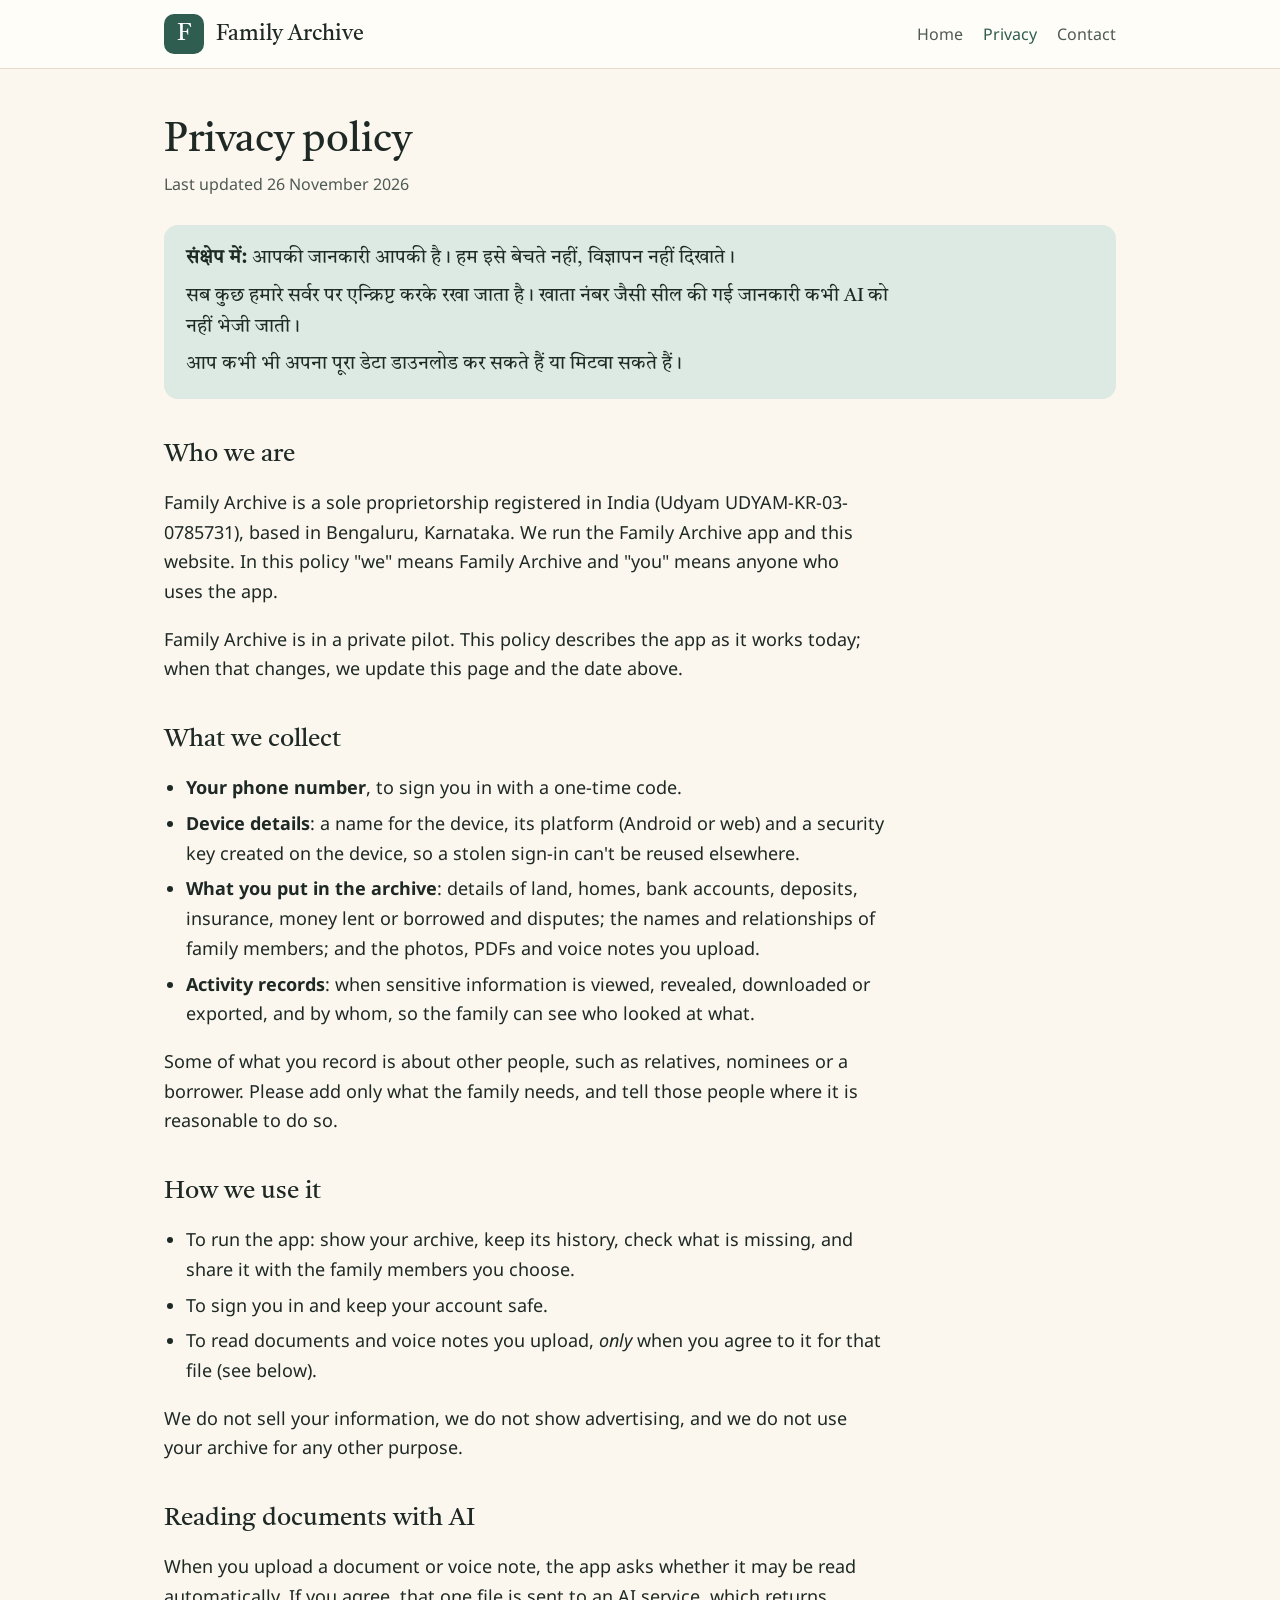
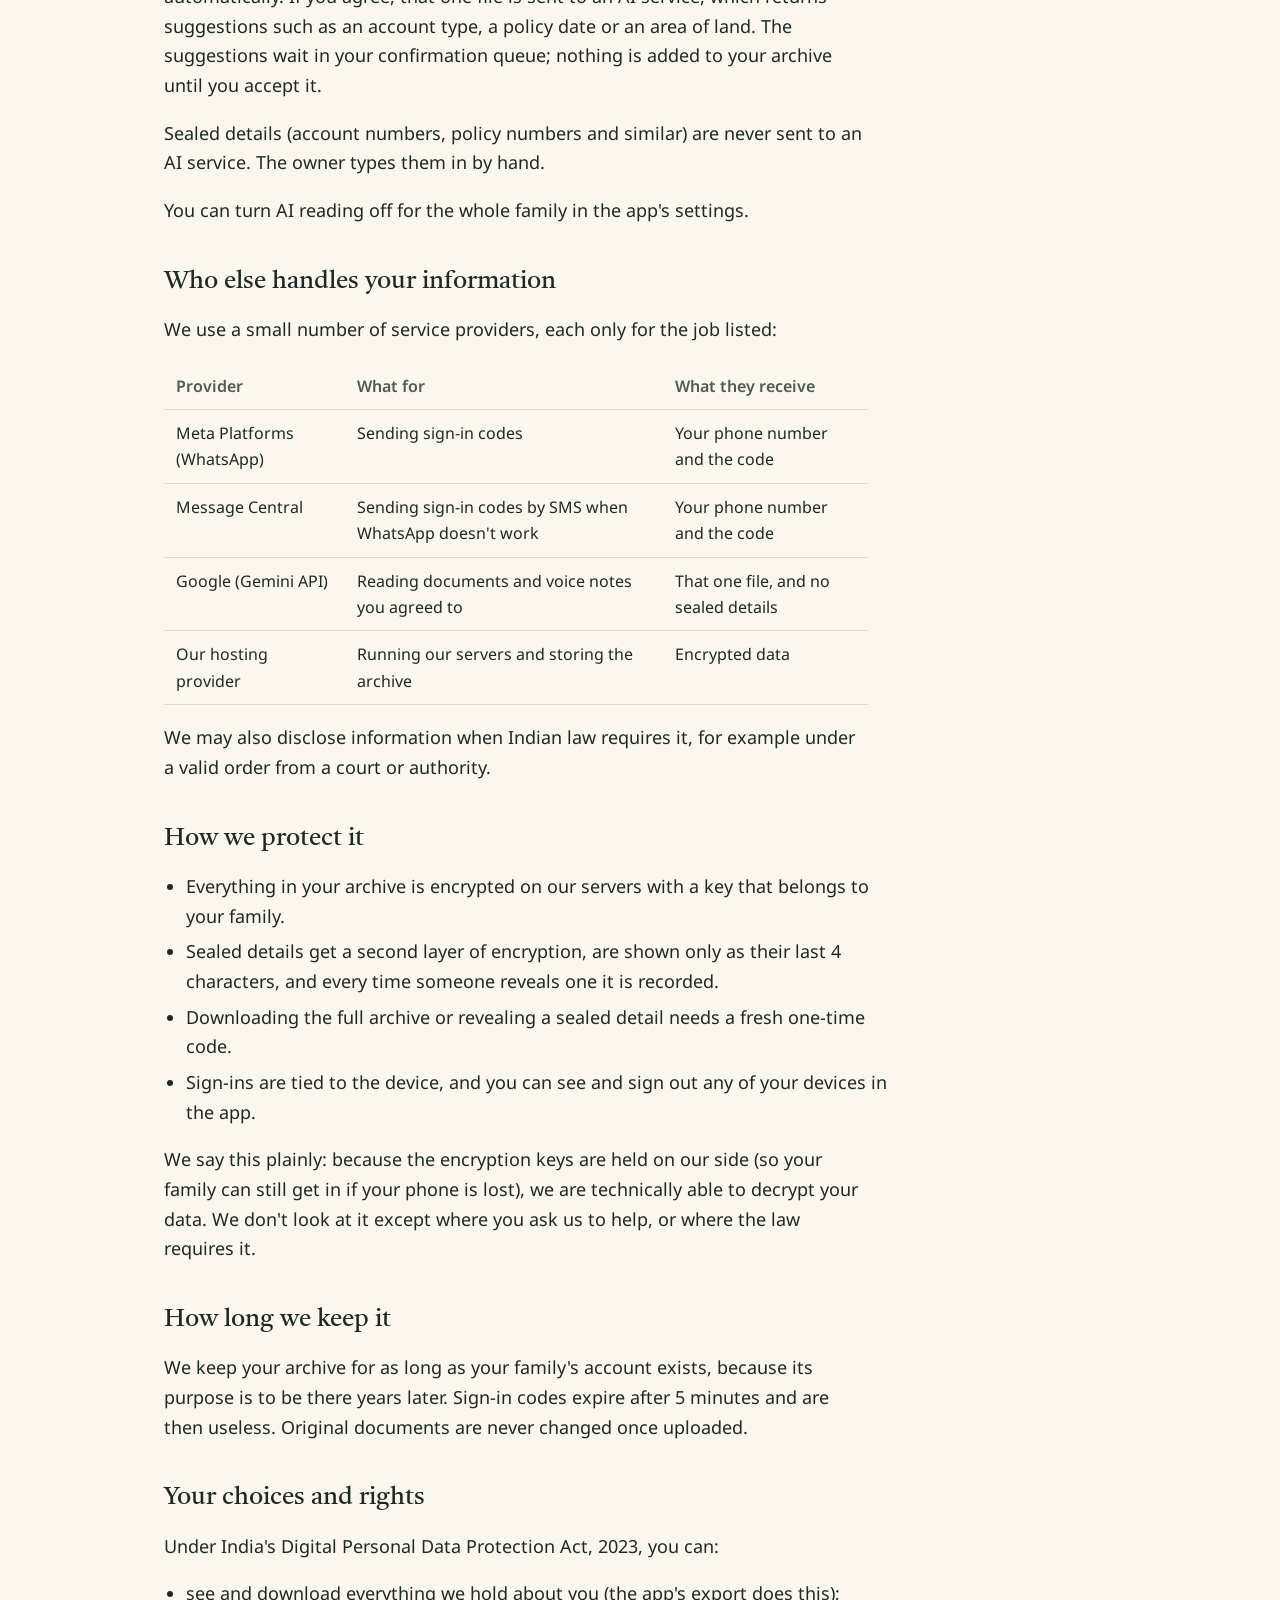
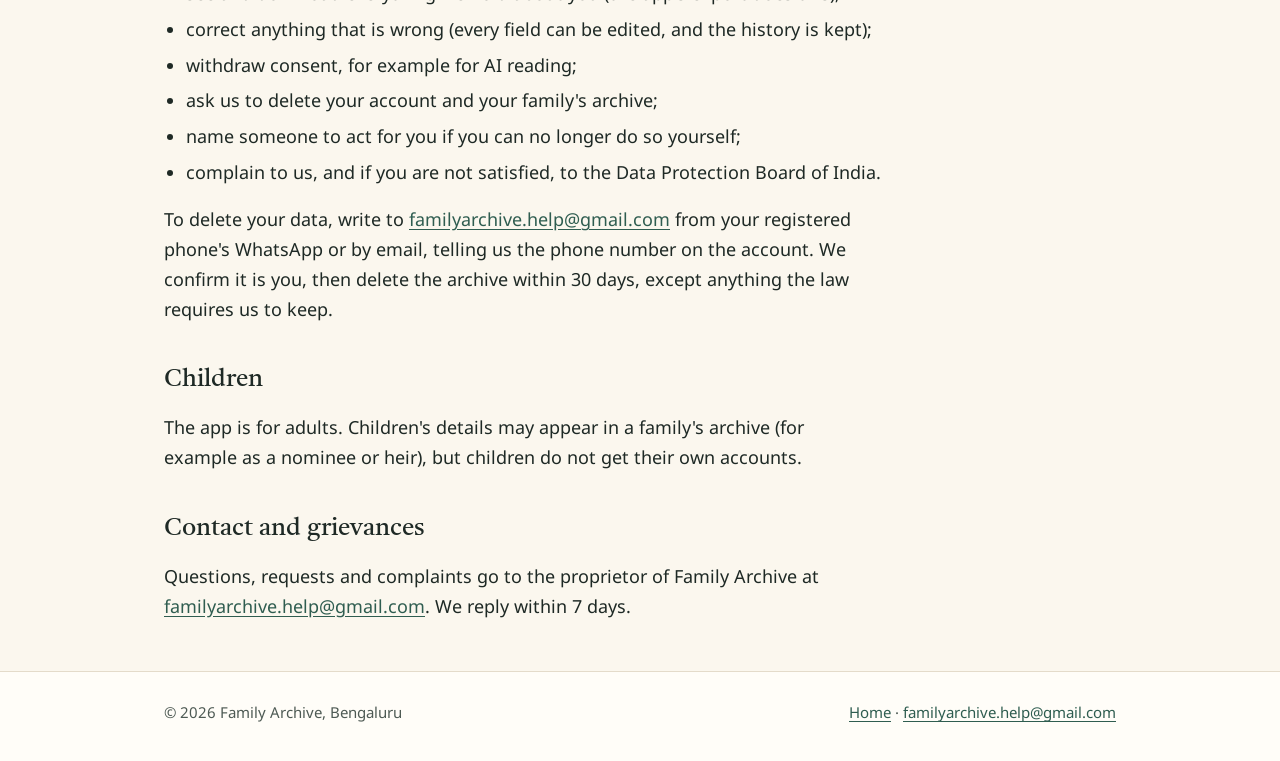
==== privacy.html @ 435e007c "Family Archive website: home page and privacy policy Co-Authored-By: Claude Opus 5.5 <noreply@anthro" ====
<!doctype html>
<html lang="en">
<head>
  <meta charset="utf-8">
  <meta name="viewport" content="width=device-width, initial-scale=1">
  <title>Privacy Policy · Family Archive</title>
  <meta name="description" content="How Family Archive collects, uses, protects and deletes your information.">
  <link rel="preconnect" href="https://fonts.googleapis.com">
  <link rel="preconnect" href="https://fonts.gstatic.com" crossorigin>
  <link rel="stylesheet" href="https://fonts.googleapis.com/css2?family=Noto+Sans:wght@400;600&family=Noto+Sans+Devanagari:wght@400;600&family=Tiro+Devanagari+Hindi&display=swap">
  <link rel="stylesheet" href="styles.css">
  <link rel="icon" href="data:image/svg+xml,%3Csvg xmlns='http://www.w3.org/2000/svg' viewBox='0 0 64 64'%3E%3Crect width='64' height='64' rx='14' fill='%232f5d50'/%3E%3Ctext x='32' y='45' font-family='Georgia,serif' font-size='38' fill='white' text-anchor='middle'%3EF%3C/text%3E%3C/svg%3E">
</head>
<body>
  <header class="top">
    <div class="wrap">
      <a class="brand" href="./"><span class="brand-mark" aria-hidden="true">F</span>Family Archive</a>
      <nav aria-label="Main">
        <a href="./">Home</a>
        <a href="privacy.html" aria-current="page">Privacy</a>
        <a href="./#contact">Contact</a>
      </nav>
    </div>
  </header>

  <main class="wrap policy">
    <h1>Privacy policy</h1>
    <p class="meta">Last updated 26 November 2026</p>

    <div class="summary-hi" lang="hi">
      <p><strong>संक्षेप में:</strong> आपकी जानकारी आपकी है। हम इसे बेचते नहीं, विज्ञापन नहीं दिखाते।</p>
      <p>सब कुछ हमारे सर्वर पर एन्क्रिप्ट करके रखा जाता है। खाता नंबर जैसी सील की गई जानकारी कभी AI को नहीं भेजी जाती।</p>
      <p>आप कभी भी अपना पूरा डेटा डाउनलोड कर सकते हैं या मिटवा सकते हैं।</p>
    </div>

    <h2>Who we are</h2>
    <p>Family Archive is a sole proprietorship registered in India (Udyam UDYAM-KR-03-0785731), based in Bengaluru,
      Karnataka. We run the Family Archive app and this website. In this policy "we" means Family Archive and "you" means
      anyone who uses the app.</p>
    <p>Family Archive is in a private pilot. This policy describes the app as it works today; when that changes, we update
      this page and the date above.</p>

    <h2>What we collect</h2>
    <ul>
      <li><strong>Your phone number</strong>, to sign you in with a one-time code.</li>
      <li><strong>Device details</strong>: a name for the device, its platform (Android or web) and a security key created
        on the device, so a stolen sign-in can't be reused elsewhere.</li>
      <li><strong>What you put in the archive</strong>: details of land, homes, bank accounts, deposits, insurance, money
        lent or borrowed and disputes; the names and relationships of family members; and the photos, PDFs and voice notes
        you upload.</li>
      <li><strong>Activity records</strong>: when sensitive information is viewed, revealed, downloaded or exported, and by
        whom, so the family can see who looked at what.</li>
    </ul>
    <p>Some of what you record is about other people, such as relatives, nominees or a borrower. Please add only what the
      family needs, and tell those people where it is reasonable to do so.</p>

    <h2>How we use it</h2>
    <ul>
      <li>To run the app: show your archive, keep its history, check what is missing, and share it with the family members
        you choose.</li>
      <li>To sign you in and keep your account safe.</li>
      <li>To read documents and voice notes you upload, <em>only</em> when you agree to it for that file (see below).</li>
    </ul>
    <p>We do not sell your information, we do not show advertising, and we do not use your archive for any other purpose.</p>

    <h2>Reading documents with AI</h2>
    <p>When you upload a document or voice note, the app asks whether it may be read automatically. If you agree, that one
      file is sent to an AI service, which returns suggestions such as an account type, a policy date or an area of land.
      The suggestions wait in your confirmation queue; nothing is added to your archive until you accept it.</p>
    <p>Sealed details (account numbers, policy numbers and similar) are never sent to an AI service. The owner types them in
      by hand.</p>
    <p>You can turn AI reading off for the whole family in the app's settings.</p>

    <h2>Who else handles your information</h2>
    <p>We use a small number of service providers, each only for the job listed:</p>
    <table>
      <thead><tr><th>Provider</th><th>What for</th><th>What they receive</th></tr></thead>
      <tbody>
        <tr><td>Meta Platforms (WhatsApp)</td><td>Sending sign-in codes</td><td>Your phone number and the code</td></tr>
        <tr><td>Message Central</td><td>Sending sign-in codes by SMS when WhatsApp doesn't work</td><td>Your phone number and the code</td></tr>
        <tr><td>Google (Gemini API)</td><td>Reading documents and voice notes you agreed to</td><td>That one file, and no sealed details</td></tr>
        <tr><td>Our hosting provider</td><td>Running our servers and storing the archive</td><td>Encrypted data</td></tr>
      </tbody>
    </table>
    <p>We may also disclose information when Indian law requires it, for example under a valid order from a court or
      authority.</p>

    <h2>How we protect it</h2>
    <ul>
      <li>Everything in your archive is encrypted on our servers with a key that belongs to your family.</li>
      <li>Sealed details get a second layer of encryption, are shown only as their last 4 characters, and every time
        someone reveals one it is recorded.</li>
      <li>Downloading the full archive or revealing a sealed detail needs a fresh one-time code.</li>
      <li>Sign-ins are tied to the device, and you can see and sign out any of your devices in the app.</li>
    </ul>
    <p>We say this plainly: because the encryption keys are held on our side (so your family can still get in if your phone
      is lost), we are technically able to decrypt your data. We don't look at it except where you ask us to help, or where
      the law requires it.</p>

    <h2>How long we keep it</h2>
    <p>We keep your archive for as long as your family's account exists, because its purpose is to be there years later.
      Sign-in codes expire after 5 minutes and are then useless. Original documents are never changed once uploaded.</p>

    <h2>Your choices and rights</h2>
    <p>Under India's Digital Personal Data Protection Act, 2023, you can:</p>
    <ul>
      <li>see and download everything we hold about you (the app's export does this);</li>
      <li>correct anything that is wrong (every field can be edited, and the history is kept);</li>
      <li>withdraw consent, for example for AI reading;</li>
      <li>ask us to delete your account and your family's archive;</li>
      <li>name someone to act for you if you can no longer do so yourself;</li>
      <li>complain to us, and if you are not satisfied, to the Data Protection Board of India.</li>
    </ul>
    <p>To delete your data, write to <a href="mailto:familyarchive.help@gmail.com">familyarchive.help@gmail.com</a> from your registered phone's
      WhatsApp or by email, telling us the phone number on the account. We confirm it is you, then delete the archive within
      30 days, except anything the law requires us to keep.</p>

    <h2>Children</h2>
    <p>The app is for adults. Children's details may appear in a family's archive (for example as a nominee or heir), but
      children do not get their own accounts.</p>

    <h2>Contact and grievances</h2>
    <p>Questions, requests and complaints go to the proprietor of Family Archive at
      <a href="mailto:familyarchive.help@gmail.com">familyarchive.help@gmail.com</a>. We reply within 7 days.</p>
  </main>

  <footer>
    <div class="wrap">
      <p>© 2026 Family Archive, Bengaluru</p>
      <p><a href="./">Home</a> · <a href="mailto:familyarchive.help@gmail.com">familyarchive.help@gmail.com</a></p>
    </div>
  </footer>
</body>
</html>
---- styles.css ----
/* Family Archive site. Colours match the app (app/lib/ui/theme.dart). */
:root {
  --paper: #fbf7ee;
  --sheet: #fffdf8;
  --rule: #e4dbca;
  --ink: #1e2925;
  --ink-soft: #4e5a54;
  --teal: #2f5d50;
  --teal-deep: #12352b;
  --teal-wash: #dceae3;
  --ochre: #c08a2e;
  --ochre-ink: #7a4e05;
  --ochre-wash: #fbebc8;
  --serif: "Tiro Devanagari Hindi", Georgia, serif;
  --sans: "Noto Sans", "Noto Sans Devanagari", system-ui, sans-serif;
}

* { box-sizing: border-box; }

html { -webkit-text-size-adjust: 100%; }

body {
  margin: 0;
  background: var(--paper);
  color: var(--ink);
  font: 18px/1.65 var(--sans);
}

a { color: var(--teal); text-underline-offset: 3px; }
a:hover { color: var(--teal-deep); }

.wrap { max-width: 62rem; margin: 0 auto; padding: 0 20px; }
.narrow { max-width: 44rem; }

/* Header */
.top {
  border-bottom: 1px solid var(--rule);
  background: var(--sheet);
}
.top .wrap {
  display: flex; align-items: center; justify-content: space-between; gap: 16px;
  padding-top: 14px; padding-bottom: 14px;
}
.brand {
  display: flex; align-items: center; gap: 12px;
  color: var(--ink); text-decoration: none;
  font: 22px/1.2 var(--serif);
}
.brand-mark {
  width: 40px; height: 40px; border-radius: 10px;
  display: grid; place-items: center;
  background: var(--teal); color: #fff;
  font: 24px/1 var(--serif);
}
.top nav { display: flex; gap: 20px; font-size: 16px; }
.top nav a { text-decoration: none; color: var(--ink-soft); }
.top nav a:hover, .top nav a[aria-current] { color: var(--teal); }

/* Hero */
.hero { padding-top: 64px; padding-bottom: 56px; }
.hero .hi {
  font: 22px/1.5 var(--serif);
  color: var(--ochre-ink);
  margin: 0 0 8px;
}
.hero h1 {
  font: 46px/1.15 var(--serif);
  margin: 0 0 20px;
  max-width: 18ch;
  letter-spacing: -0.01em;
}
.hero .lede { font-size: 21px; color: var(--ink-soft); max-width: 36rem; margin: 0; }
.status {
  display: inline-block; margin-top: 28px;
  padding: 6px 14px; border-radius: 999px;
  background: var(--ochre-wash); color: var(--ochre-ink);
  font-size: 15px; font-weight: 600;
}

/* Sections */
section { padding: 48px 0; border-top: 1px solid var(--rule); }
h2 { font: 30px/1.25 var(--serif); margin: 0 0 8px; }
h2 + .hi-sub { margin: 0 0 28px; color: var(--ink-soft); font-family: var(--serif); font-size: 19px; }
h3 { font-size: 19px; margin: 0 0 6px; }

.grid { display: grid; grid-template-columns: repeat(3, 1fr); gap: 20px; }
.card {
  background: var(--sheet);
  border: 1px solid var(--rule);
  border-radius: 14px;
  padding: 22px;
}
.card p { margin: 0; color: var(--ink-soft); font-size: 17px; }
.card .hi { display: block; margin-top: 10px; font-family: var(--serif); color: var(--ink); font-size: 17px; }

.promises { list-style: none; padding: 0; margin: 0; display: grid; gap: 14px; }
.promises li {
  padding-left: 30px; position: relative;
}
.promises li::before {
  content: ""; position: absolute; left: 4px; top: 0.55em;
  width: 12px; height: 12px; border-radius: 3px; background: var(--teal);
}

.facts {
  display: grid; grid-template-columns: max-content 1fr; gap: 6px 24px;
  margin: 0;
}
.facts dt { color: var(--ink-soft); }
.facts dd { margin: 0; }

/* Policy page */
.policy { padding-top: 48px; padding-bottom: 32px; }
.policy h1 { font: 40px/1.2 var(--serif); margin: 0 0 6px; }
.policy .meta { color: var(--ink-soft); margin: 0 0 28px; font-size: 16px; }
.policy h2 { font-size: 25px; margin: 40px 0 10px; }
.policy p, .policy li { max-width: 44rem; }
.policy ul { padding-left: 22px; }
.policy li { margin-bottom: 6px; }
.summary-hi {
  background: var(--teal-wash);
  border-radius: 14px;
  padding: 18px 22px;
  font-family: var(--serif);
  font-size: 19px;
  margin: 0 0 8px;
}
.summary-hi p { margin: 0 0 6px; }
.summary-hi p:last-child { margin: 0; }

table { border-collapse: collapse; width: 100%; max-width: 44rem; font-size: 16px; }
th, td { text-align: left; vertical-align: top; padding: 10px 12px; border-bottom: 1px solid var(--rule); }
th { color: var(--ink-soft); font-weight: 600; }

/* Footer */
footer {
  border-top: 1px solid var(--rule);
  background: var(--sheet);
  padding: 28px 0 36px;
  font-size: 15px; color: var(--ink-soft);
}
footer .wrap { display: flex; flex-wrap: wrap; justify-content: space-between; gap: 12px; }
footer p { margin: 0; }

@media (max-width: 760px) {
  body { font-size: 17px; }
  .hero { padding-top: 40px; padding-bottom: 36px; }
  .hero h1 { font-size: 34px; }
  .hero .lede { font-size: 19px; }
  .grid { grid-template-columns: 1fr; }
  .top nav { gap: 14px; font-size: 15px; }
  .brand { font-size: 19px; }
  .facts { grid-template-columns: 1fr; gap: 0; }
  .facts dd { margin-bottom: 10px; }
  .policy h1 { font-size: 31px; }
  table, thead, tbody, tr, th, td { display: block; }
  thead { display: none; }
  td { border: 0; padding: 2px 0; }
  td:first-child { font-weight: 600; padding-top: 12px; }
  tr { border-bottom: 1px solid var(--rule); padding-bottom: 10px; }
}
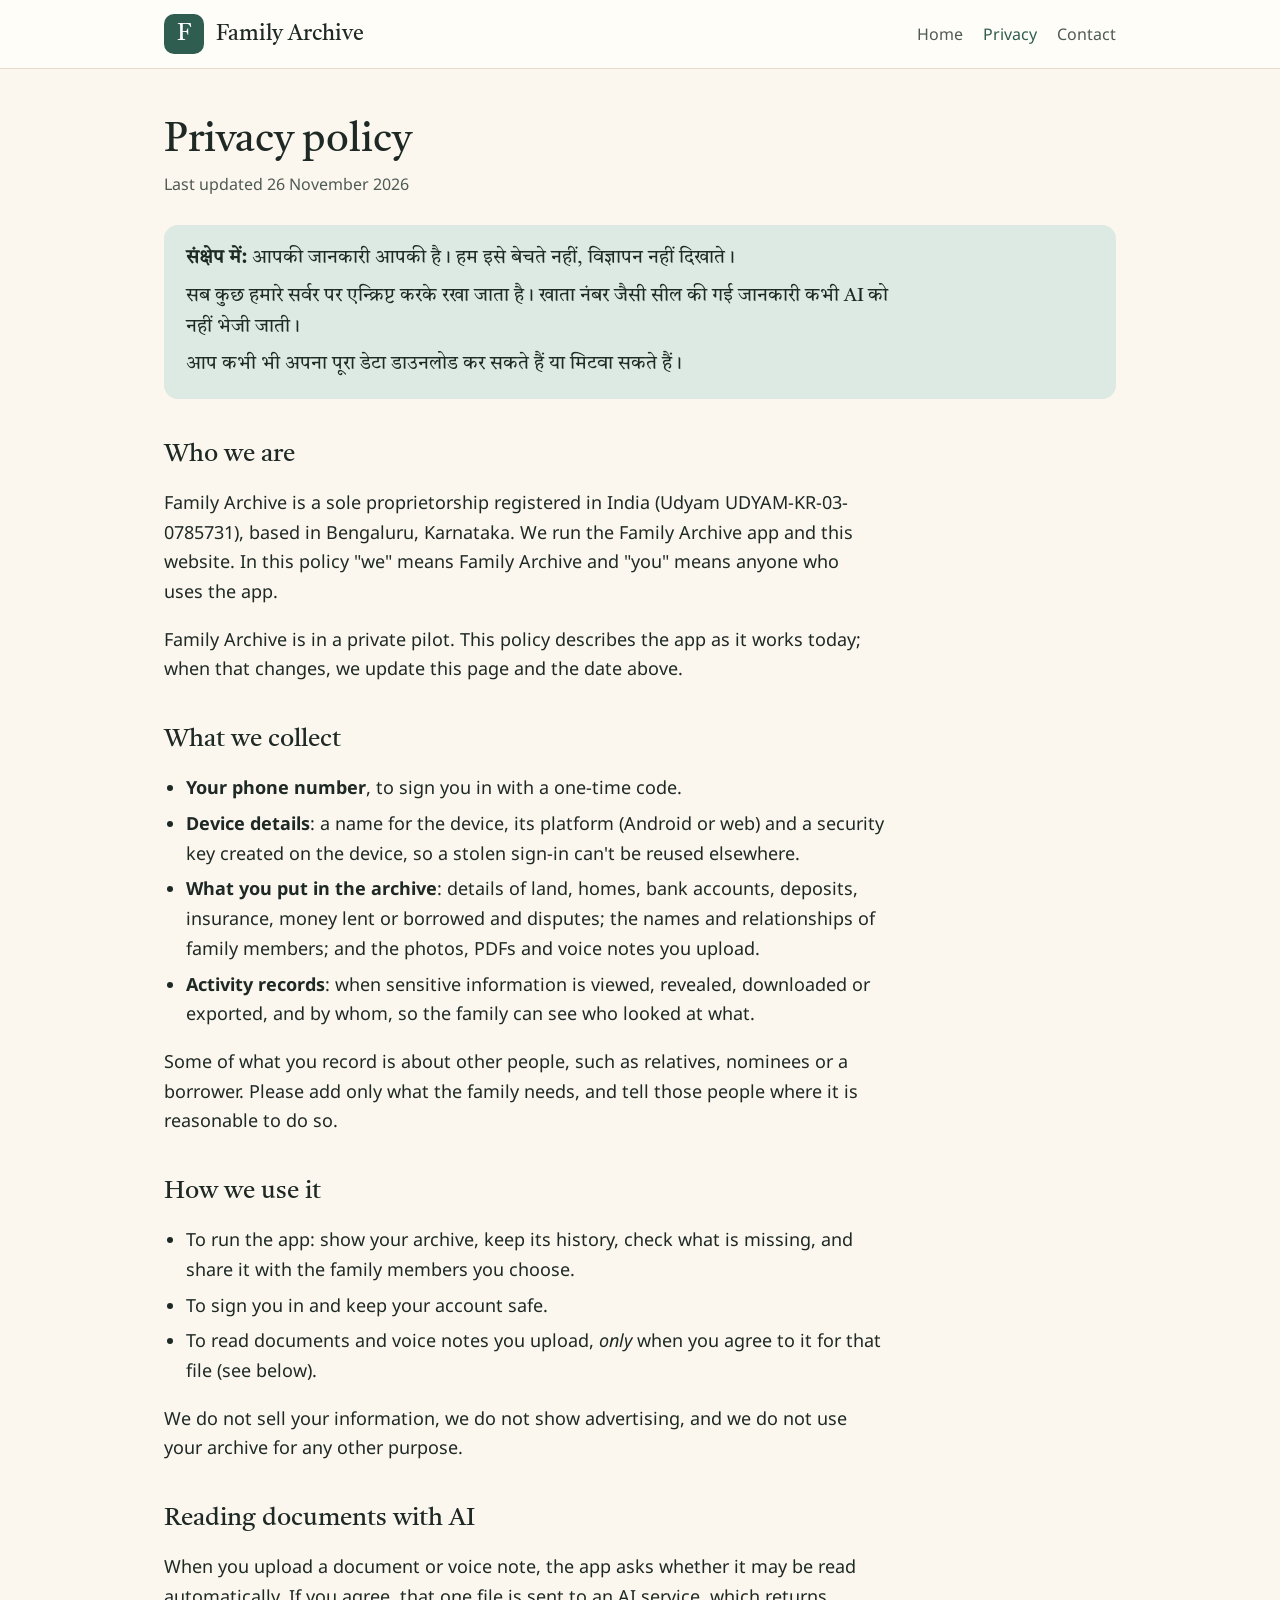
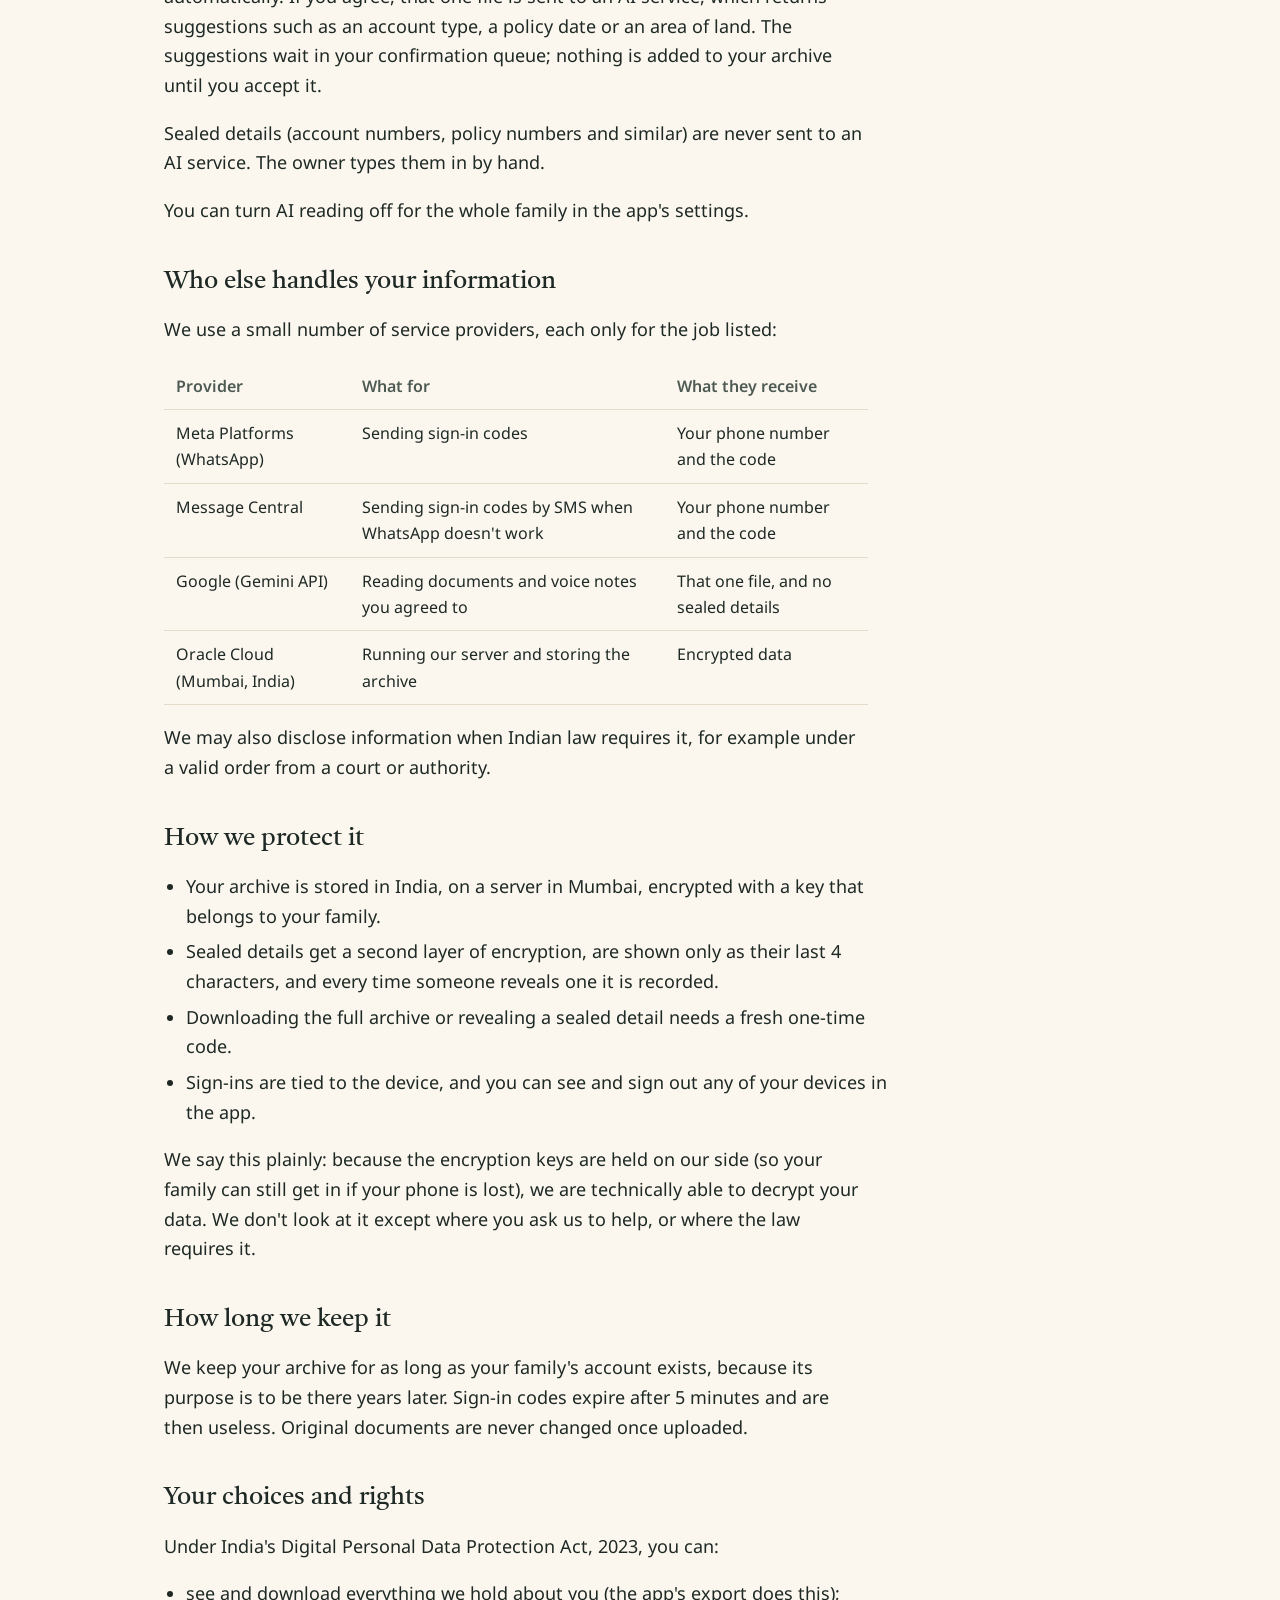
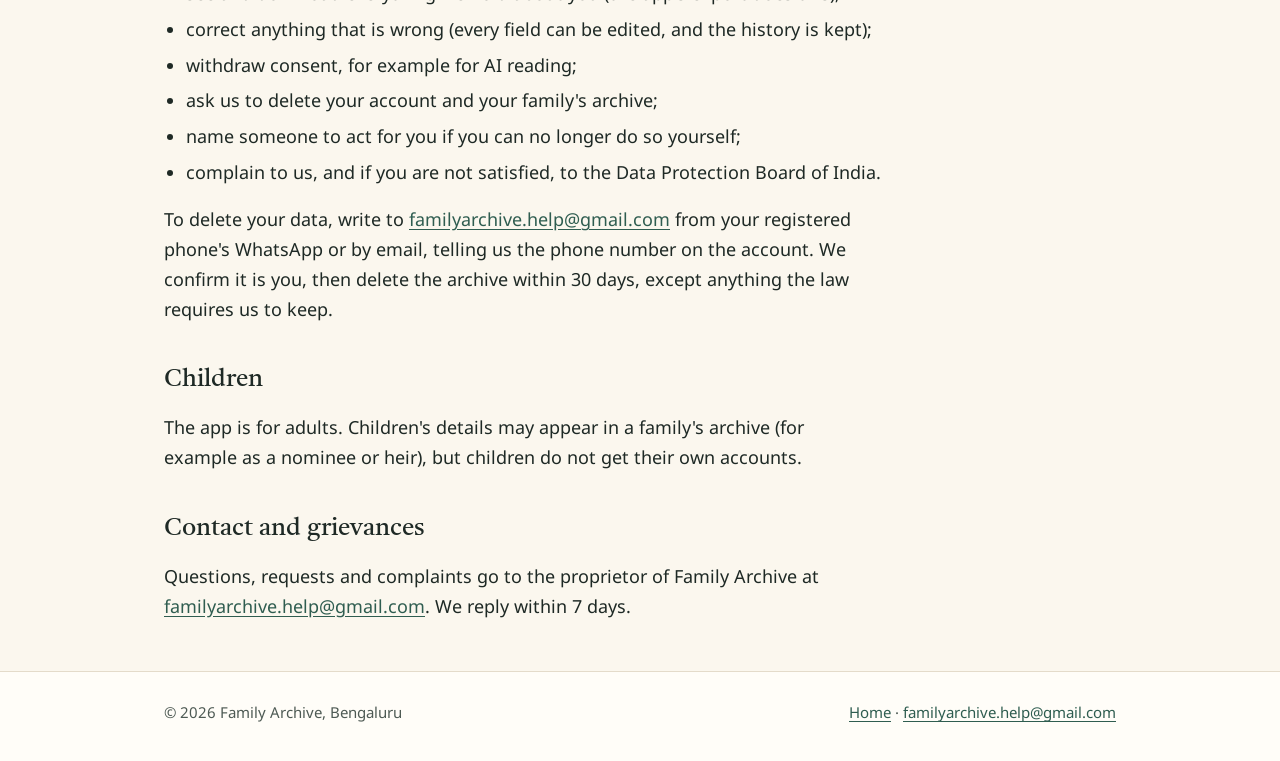
==== commit f47328d6: "Privacy policy: name Oracle Cloud (Mumbai) as the host Co-Authored-By: Claude Opus 5.5 <noreply@anth" ====
--- a/privacy.html
+++ b/privacy.html
@@ -79,7 +79,7 @@
         <tr><td>Meta Platforms (WhatsApp)</td><td>Sending sign-in codes</td><td>Your phone number and the code</td></tr>
         <tr><td>Message Central</td><td>Sending sign-in codes by SMS when WhatsApp doesn't work</td><td>Your phone number and the code</td></tr>
         <tr><td>Google (Gemini API)</td><td>Reading documents and voice notes you agreed to</td><td>That one file, and no sealed details</td></tr>
-        <tr><td>Our hosting provider</td><td>Running our servers and storing the archive</td><td>Encrypted data</td></tr>
+        <tr><td>Oracle Cloud (Mumbai, India)</td><td>Running our server and storing the archive</td><td>Encrypted data</td></tr>
       </tbody>
     </table>
     <p>We may also disclose information when Indian law requires it, for example under a valid order from a court or
@@ -87,7 +87,7 @@
 
     <h2>How we protect it</h2>
     <ul>
-      <li>Everything in your archive is encrypted on our servers with a key that belongs to your family.</li>
+      <li>Your archive is stored in India, on a server in Mumbai, encrypted with a key that belongs to your family.</li>
       <li>Sealed details get a second layer of encryption, are shown only as their last 4 characters, and every time
         someone reveals one it is recorded.</li>
       <li>Downloading the full archive or revealing a sealed detail needs a fresh one-time code.</li>
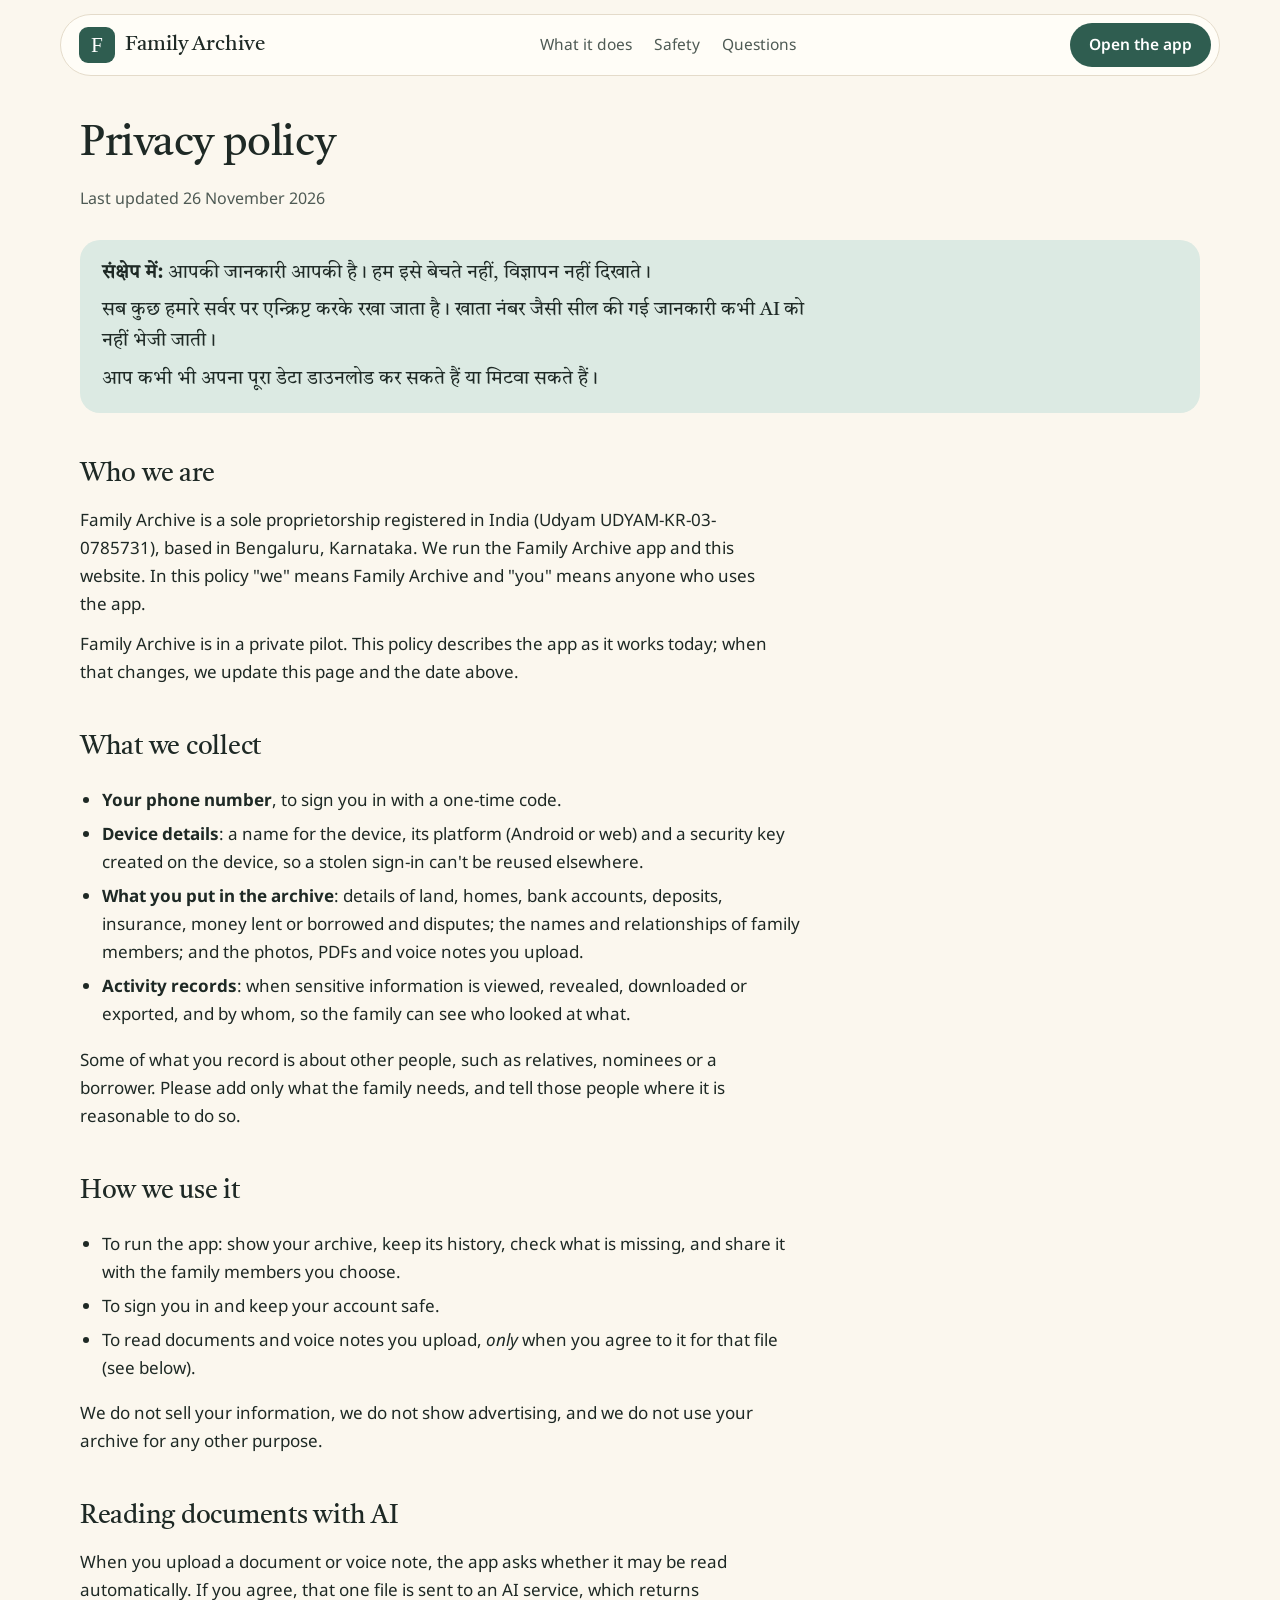
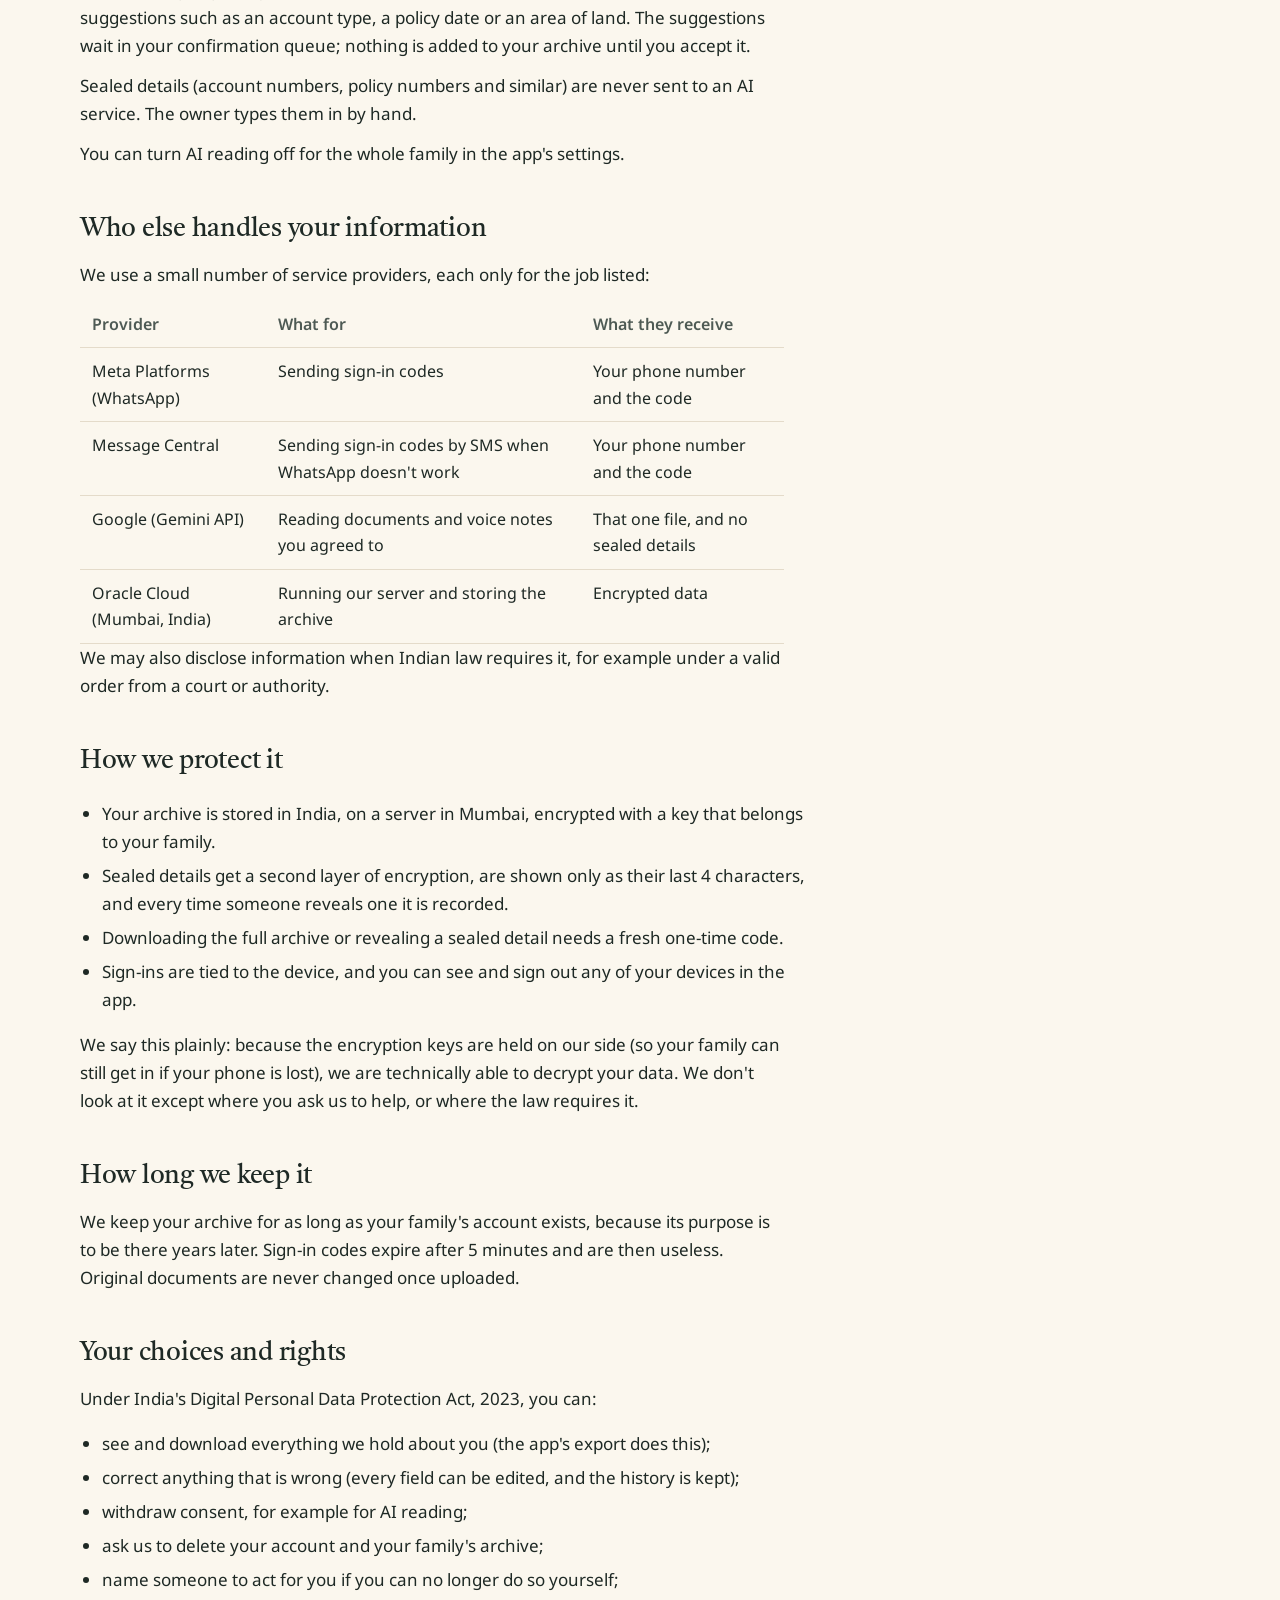
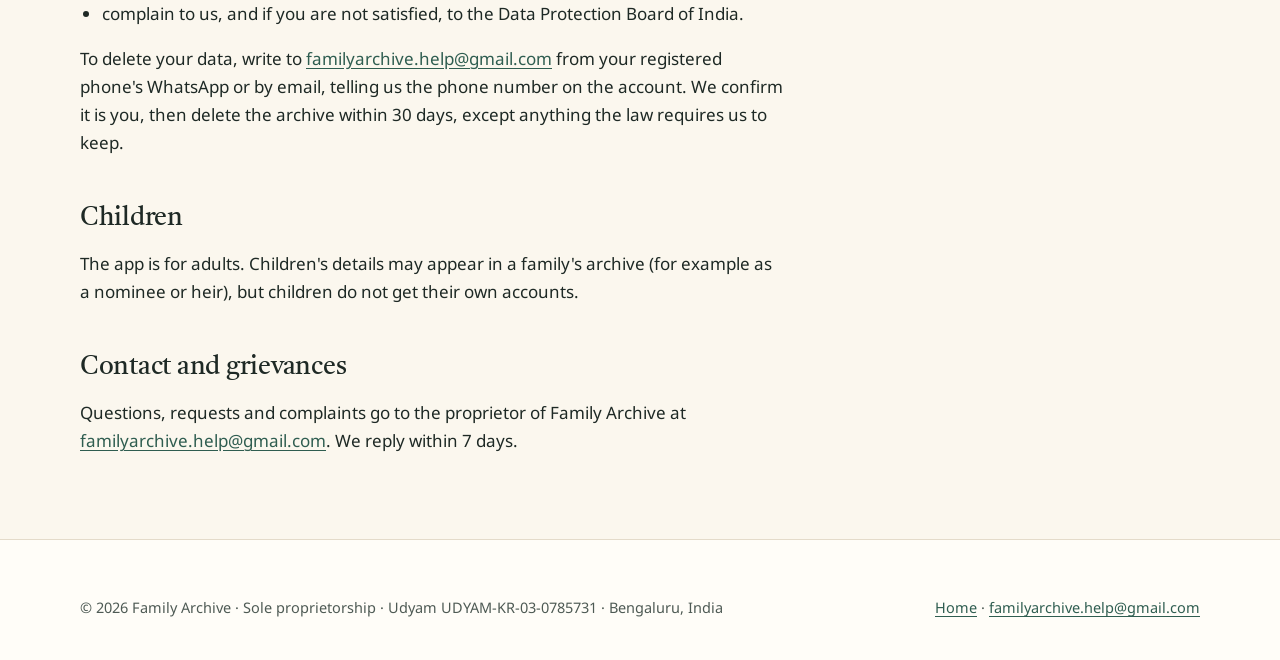
==== commit f7ee1fe4: "New website: features, how it works, safety and questions, in Hindi and English Co-Authored-By: Clau" ====
--- a/privacy.html
+++ b/privacy.html
@@ -1,9 +1,9 @@
 <!doctype html>
-<html lang="en">
+<html lang="en" data-lang="en">
 <head>
   <meta charset="utf-8">
   <meta name="viewport" content="width=device-width, initial-scale=1">
-  <title>Privacy Policy · Family Archive</title>
+  <title>Privacy policy · Family Archive</title>
   <meta name="description" content="How Family Archive collects, uses, protects and deletes your information.">
   <link rel="preconnect" href="https://fonts.googleapis.com">
   <link rel="preconnect" href="https://fonts.gstatic.com" crossorigin>
@@ -12,16 +12,25 @@
   <link rel="icon" href="data:image/svg+xml,%3Csvg xmlns='http://www.w3.org/2000/svg' viewBox='0 0 64 64'%3E%3Crect width='64' height='64' rx='14' fill='%232f5d50'/%3E%3Ctext x='32' y='45' font-family='Georgia,serif' font-size='38' fill='white' text-anchor='middle'%3EF%3C/text%3E%3C/svg%3E">
 </head>
 <body>
-  <header class="top">
-    <div class="wrap">
-      <a class="brand" href="./"><span class="brand-mark" aria-hidden="true">F</span>Family Archive</a>
-      <nav aria-label="Main">
-        <a href="./">Home</a>
-        <a href="privacy.html" aria-current="page">Privacy</a>
-        <a href="./#contact">Contact</a>
-      </nav>
-    </div>
-  </header>
+  <svg width="0" height="0" style="position:absolute" aria-hidden="true">
+    <symbol id="logo" viewBox="0 0 64 64">
+      <rect width="64" height="64" rx="16" fill="#2f5d50"/>
+      <text x="32" y="45" font-family="Georgia, serif" font-size="38" fill="#fff" text-anchor="middle">F</text>
+    </symbol>
+  </svg>
+  <div class="nav-shell">
+    <nav class="nav" aria-label="Main">
+      <a class="brand" href="./"><svg class="brand-mark" aria-hidden="true"><use href="#logo"/></svg>Family Archive</a>
+      <div class="nav-links">
+        <a href="./#features">What it does</a>
+        <a href="./#trust">Safety</a>
+        <a href="./#questions">Questions</a>
+      </div>
+      <div class="nav-actions">
+        <a class="btn btn-primary" href="https://familyarchives.duckdns.org/">Open the app</a>
+      </div>
+    </nav>
+  </div>
 
   <main class="wrap policy">
     <h1>Privacy policy</h1>
@@ -101,7 +110,7 @@
     <p>We keep your archive for as long as your family's account exists, because its purpose is to be there years later.
       Sign-in codes expire after 5 minutes and are then useless. Original documents are never changed once uploaded.</p>
 
-    <h2>Your choices and rights</h2>
+    <h2 id="rights">Your choices and rights</h2>
     <p>Under India's Digital Personal Data Protection Act, 2023, you can:</p>
     <ul>
       <li>see and download everything we hold about you (the app's export does this);</li>
@@ -126,8 +135,10 @@
 
   <footer>
     <div class="wrap">
-      <p>© 2026 Family Archive, Bengaluru</p>
-      <p><a href="./">Home</a> · <a href="mailto:familyarchive.help@gmail.com">familyarchive.help@gmail.com</a></p>
+      <div class="foot-base" style="margin-top:0;border-top:0;padding-top:0">
+        <span>© 2026 Family Archive · Sole proprietorship · Udyam UDYAM-KR-03-0785731 · Bengaluru, India</span>
+        <span><a href="./">Home</a> · <a href="mailto:familyarchive.help@gmail.com">familyarchive.help@gmail.com</a></span>
+      </div>
     </div>
   </footer>
 </body>
--- a/styles.css
+++ b/styles.css
@@ -1,4 +1,4 @@
-/* Family Archive site. Colours match the app (app/lib/ui/theme.dart). */
+/* Family Archive website. Colours match the app (app/lib/ui/theme.dart). */
 :root {
   --paper: #fbf7ee;
   --sheet: #fffdf8;
@@ -6,156 +6,269 @@
   --ink: #1e2925;
   --ink-soft: #4e5a54;
   --teal: #2f5d50;
-  --teal-deep: #12352b;
+  --teal-deep: #1f3f36;
   --teal-wash: #dceae3;
   --ochre: #c08a2e;
   --ochre-ink: #7a4e05;
   --ochre-wash: #fbebc8;
+  --risk: #a3362a;
   --serif: "Tiro Devanagari Hindi", Georgia, serif;
   --sans: "Noto Sans", "Noto Sans Devanagari", system-ui, sans-serif;
+  --radius-lg: 32px;
+  --radius: 20px;
 }
 
 * { box-sizing: border-box; }
-
-html { -webkit-text-size-adjust: 100%; }
-
-body {
-  margin: 0;
-  background: var(--paper);
-  color: var(--ink);
-  font: 18px/1.65 var(--sans);
-}
-
+html { -webkit-text-size-adjust: 100%; scroll-behavior: smooth; }
+body { margin: 0; background: var(--paper); color: var(--ink); font: 17px/1.65 var(--sans); }
+img, svg { display: block; }
 a { color: var(--teal); text-underline-offset: 3px; }
 a:hover { color: var(--teal-deep); }
-
-.wrap { max-width: 62rem; margin: 0 auto; padding: 0 20px; }
-.narrow { max-width: 44rem; }
-
-/* Header */
-.top {
-  border-bottom: 1px solid var(--rule);
-  background: var(--sheet);
-}
-.top .wrap {
-  display: flex; align-items: center; justify-content: space-between; gap: 16px;
-  padding-top: 14px; padding-bottom: 14px;
-}
-.brand {
-  display: flex; align-items: center; gap: 12px;
-  color: var(--ink); text-decoration: none;
-  font: 22px/1.2 var(--serif);
-}
-.brand-mark {
-  width: 40px; height: 40px; border-radius: 10px;
+h1, h2, h3 { font-family: var(--serif); font-weight: 400; letter-spacing: -0.01em; margin: 0; }
+p { margin: 0; }
+
+/* Language: bilingual text comes as an .en and a .hi element; the page shows one (English if scripts are off). */
+html[data-lang="en"] .hi { display: none !important; }
+html[data-lang="hi"] .en { display: none !important; }
+
+.wrap { max-width: 1160px; margin: 0 auto; padding: 0 20px; }
+.narrow { max-width: 760px; }
+.eyebrow { font-size: 14px; font-weight: 600; letter-spacing: 0.06em; text-transform: uppercase; color: var(--ochre-ink); margin-bottom: 14px; }
+html[data-lang="hi"] .eyebrow { letter-spacing: 0; text-transform: none; font-size: 15px; }
+.lede { font-size: 19px; color: var(--ink-soft); }
+
+/* Buttons */
+.btn {
+  display: inline-flex; align-items: center; gap: 10px; min-height: 52px; padding: 0 24px;
+  border-radius: 999px; font: 600 16.5px/1 var(--sans); text-decoration: none; border: 1.5px solid transparent;
+  transition: background .15s, color .15s;
+}
+.btn-primary { background: var(--teal); color: #fff; }
+.btn-primary:hover { background: var(--teal-deep); color: #fff; }
+.btn-ghost { border-color: var(--rule); color: var(--ink); background: var(--sheet); }
+.btn-ghost:hover { border-color: var(--teal); color: var(--teal); }
+.btn-light { background: var(--paper); color: var(--teal-deep); }
+.btn-light:hover { background: #fff; color: var(--teal-deep); }
+
+/* Floating pill navigation */
+.nav-shell { position: sticky; top: 14px; z-index: 10; padding: 0 20px; }
+.nav {
+  max-width: 1160px; margin: 0 auto; display: flex; align-items: center; justify-content: space-between; gap: 16px;
+  background: rgba(255, 253, 248, 0.92); backdrop-filter: blur(8px); -webkit-backdrop-filter: blur(8px);
+  border: 1px solid var(--rule); border-radius: 999px; padding: 8px 8px 8px 18px;
+}
+.brand { display: flex; align-items: center; gap: 10px; color: var(--ink); text-decoration: none; font: 21px/1.2 var(--serif); }
+.brand-mark { width: 36px; height: 36px; flex: none; }
+.nav-links { display: flex; align-items: center; gap: 22px; font-size: 15.5px; }
+.nav-links a { color: var(--ink-soft); text-decoration: none; }
+.nav-links a:hover { color: var(--teal); }
+.nav-actions { display: flex; align-items: center; gap: 8px; }
+.lang {
+  min-height: 44px; padding: 0 16px; border-radius: 999px; border: 1px solid var(--rule); background: transparent;
+  font: 600 15px/1 var(--sans); color: var(--ink); cursor: pointer;
+}
+.lang:hover { border-color: var(--teal); color: var(--teal); }
+.nav .btn { min-height: 44px; padding: 0 18px; font-size: 15.5px; }
+
+/* Hero */
+.hero { padding: 56px 0 40px; }
+.hero-grid { display: grid; grid-template-columns: 1.1fr 0.9fr; gap: 48px; align-items: center; }
+.hero h1 { font-size: clamp(40px, 6vw, 68px); line-height: 1.06; margin-bottom: 22px; }
+.hero .lede { max-width: 34rem; margin-bottom: 30px; }
+.hero-actions { display: flex; flex-wrap: wrap; gap: 12px; margin-bottom: 18px; }
+.hero-note { font-size: 15px; color: var(--ink-soft); }
+.hero-visual { display: flex; justify-content: center; position: relative; }
+.hero-visual::before {
+  content: ""; position: absolute; inset: 8% 4% 4% 4%; border-radius: var(--radius-lg);
+  background: var(--teal-wash);
+}
+
+/* Quick facts */
+.facts { display: grid; grid-template-columns: repeat(4, 1fr); gap: 14px; padding: 8px 0 24px; }
+.fact { background: var(--sheet); border: 1px solid var(--rule); border-radius: var(--radius); padding: 20px 22px; }
+.fact strong { display: block; font: 30px/1.15 var(--serif); color: var(--teal); margin-bottom: 4px; }
+.fact > span { color: var(--ink-soft); font-size: 15px; }
+
+/* Sections */
+section { padding: 72px 0; }
+.section-head { max-width: 720px; margin-bottom: 44px; }
+.section-head h2 { font-size: clamp(32px, 4.2vw, 46px); line-height: 1.12; margin-bottom: 14px; }
+
+/* Feature rows: text beside a phone */
+.feature {
+  display: grid; grid-template-columns: 1fr 1fr; gap: 48px; align-items: center;
+  background: var(--sheet); border: 1px solid var(--rule); border-radius: var(--radius-lg); padding: 48px 56px;
+  margin-bottom: 22px;
+}
+.feature:nth-of-type(even) .feature-text { order: 2; }
+.feature h3 { font-size: clamp(28px, 3.2vw, 38px); line-height: 1.15; margin-bottom: 14px; }
+.feature p { color: var(--ink-soft); margin-bottom: 12px; }
+.feature ul { padding-left: 20px; margin: 10px 0 0; color: var(--ink-soft); }
+.feature li { margin-bottom: 6px; }
+.feature-visual { display: flex; justify-content: center; }
+.tag {
+  display: inline-block; padding: 5px 12px; border-radius: 999px; background: var(--ochre-wash); color: var(--ochre-ink);
+  font-size: 13.5px; font-weight: 600; margin-bottom: 14px;
+}
+
+/* Small grid of further features */
+.mini-grid { display: grid; grid-template-columns: repeat(3, 1fr); gap: 16px; margin-top: 8px; }
+.mini { background: var(--sheet); border: 1px solid var(--rule); border-radius: var(--radius); padding: 24px; }
+.mini h3 { font-size: 23px; margin: 12px 0 8px; }
+.mini p { color: var(--ink-soft); font-size: 16px; }
+.icon {
+  width: 44px; height: 44px; border-radius: 12px; background: var(--teal-wash); color: var(--teal);
   display: grid; place-items: center;
-  background: var(--teal); color: #fff;
-  font: 24px/1 var(--serif);
-}
-.top nav { display: flex; gap: 20px; font-size: 16px; }
-.top nav a { text-decoration: none; color: var(--ink-soft); }
-.top nav a:hover, .top nav a[aria-current] { color: var(--teal); }
-
-/* Hero */
-.hero { padding-top: 64px; padding-bottom: 56px; }
-.hero .hi {
-  font: 22px/1.5 var(--serif);
-  color: var(--ochre-ink);
-  margin: 0 0 8px;
-}
-.hero h1 {
-  font: 46px/1.15 var(--serif);
-  margin: 0 0 20px;
-  max-width: 18ch;
-  letter-spacing: -0.01em;
-}
-.hero .lede { font-size: 21px; color: var(--ink-soft); max-width: 36rem; margin: 0; }
-.status {
-  display: inline-block; margin-top: 28px;
-  padding: 6px 14px; border-radius: 999px;
-  background: var(--ochre-wash); color: var(--ochre-ink);
-  font-size: 15px; font-weight: 600;
-}
-
-/* Sections */
-section { padding: 48px 0; border-top: 1px solid var(--rule); }
-h2 { font: 30px/1.25 var(--serif); margin: 0 0 8px; }
-h2 + .hi-sub { margin: 0 0 28px; color: var(--ink-soft); font-family: var(--serif); font-size: 19px; }
-h3 { font-size: 19px; margin: 0 0 6px; }
-
-.grid { display: grid; grid-template-columns: repeat(3, 1fr); gap: 20px; }
-.card {
-  background: var(--sheet);
-  border: 1px solid var(--rule);
-  border-radius: 14px;
-  padding: 22px;
-}
-.card p { margin: 0; color: var(--ink-soft); font-size: 17px; }
-.card .hi { display: block; margin-top: 10px; font-family: var(--serif); color: var(--ink); font-size: 17px; }
-
-.promises { list-style: none; padding: 0; margin: 0; display: grid; gap: 14px; }
-.promises li {
-  padding-left: 30px; position: relative;
-}
-.promises li::before {
-  content: ""; position: absolute; left: 4px; top: 0.55em;
-  width: 12px; height: 12px; border-radius: 3px; background: var(--teal);
-}
-
-.facts {
-  display: grid; grid-template-columns: max-content 1fr; gap: 6px 24px;
-  margin: 0;
-}
-.facts dt { color: var(--ink-soft); }
-.facts dd { margin: 0; }
-
-/* Policy page */
+}
+.icon svg { width: 24px; height: 24px; }
+
+/* Steps */
+.steps { display: grid; grid-template-columns: repeat(3, 1fr); gap: 16px; }
+.step { background: var(--sheet); border: 1px solid var(--rule); border-radius: var(--radius); padding: 28px; }
+.step-num {
+  width: 40px; height: 40px; border-radius: 50%; background: var(--teal); color: #fff;
+  display: grid; place-items: center; font: 20px/1 var(--serif); margin-bottom: 16px;
+}
+.step h3 { font-size: 24px; margin-bottom: 8px; }
+.step p { color: var(--ink-soft); }
+
+/* Why it matters */
+.why {
+  background: var(--teal-deep); color: var(--paper); border-radius: var(--radius-lg); padding: 64px;
+  display: grid; grid-template-columns: 1fr 1fr; gap: 48px; align-items: center;
+}
+.why .eyebrow { color: var(--ochre-wash); }
+.why h2 { font-size: clamp(30px, 3.8vw, 42px); line-height: 1.15; }
+.why p { color: #d6e3dc; font-size: 18px; margin-bottom: 14px; }
+.why-list { list-style: none; padding: 0; margin: 0; display: grid; gap: 12px; }
+.why-list li {
+  background: rgba(255, 255, 255, 0.07); border: 1px solid rgba(255, 255, 255, 0.12); border-radius: 16px;
+  padding: 14px 18px; color: #eef4f0;
+}
+
+/* Trust cards */
+.trust { display: grid; grid-template-columns: repeat(3, 1fr); gap: 16px; }
+.trust .mini h3 { font-size: 24px; }
+.trust-note { margin-top: 22px; color: var(--ink-soft); font-size: 16px; }
+
+/* Questions */
+.faq { border-top: 1px solid var(--rule); }
+.faq details { border-bottom: 1px solid var(--rule); padding: 4px 0; }
+.faq summary {
+  list-style: none; cursor: pointer; padding: 18px 40px 18px 0; position: relative;
+  font: 22px/1.35 var(--serif); color: var(--ink);
+}
+.faq summary::-webkit-details-marker { display: none; }
+.faq summary::after {
+  content: "+"; position: absolute; right: 6px; top: 14px; font: 28px/1 var(--sans); color: var(--teal);
+}
+.faq details[open] summary::after { content: "–"; }
+.faq details p { color: var(--ink-soft); padding: 0 0 20px; max-width: 46rem; }
+
+/* Closing call to action */
+.cta {
+  background: var(--teal); color: #fff; border-radius: var(--radius-lg); padding: 64px; text-align: center;
+}
+.cta h2 { font-size: clamp(32px, 4.4vw, 48px); margin-bottom: 14px; }
+.cta p { color: #e3eee8; max-width: 36rem; margin: 0 auto 28px; font-size: 18px; }
+
+/* Footer */
+footer { padding: 56px 0 40px; margin-top: 40px; border-top: 1px solid var(--rule); background: var(--sheet); }
+.foot { display: grid; grid-template-columns: 1.4fr 1fr 1fr 1fr; gap: 32px; }
+.foot h4 { font: 600 14px/1.4 var(--sans); text-transform: uppercase; letter-spacing: 0.06em; color: var(--ink-soft); margin: 0 0 12px; }
+html[data-lang="hi"] .foot h4 { text-transform: none; letter-spacing: 0; font-size: 15px; }
+.foot ul { list-style: none; padding: 0; margin: 0; display: grid; gap: 8px; font-size: 15.5px; }
+.foot a { color: var(--ink); text-decoration: none; }
+.foot a:hover { color: var(--teal); text-decoration: underline; }
+.foot-about { color: var(--ink-soft); font-size: 15px; margin-top: 12px; max-width: 22rem; }
+.foot-base { margin-top: 36px; padding-top: 20px; border-top: 1px solid var(--rule); display: flex; flex-wrap: wrap; justify-content: space-between; gap: 10px; color: var(--ink-soft); font-size: 14.5px; }
+
+/* ------------------------------------------------ phone mockups (drawn from the app's own screens) */
+.phone {
+  width: 292px; flex: none; background: var(--paper); border: 9px solid #18211e; border-radius: 42px;
+  padding: 14px 14px 18px; position: relative; font-size: 13px; line-height: 1.45; color: var(--ink);
+  box-shadow: 0 30px 60px -30px rgba(31, 63, 54, 0.45);
+}
+.phone::before { content: ""; display: block; width: 84px; height: 6px; border-radius: 6px; background: #18211e; margin: 0 auto 12px; opacity: 0.9; }
+.m-title { font: 600 15px/1.3 var(--sans); margin: 2px 2px 10px; }
+.m-card { background: var(--sheet); border: 1px solid var(--rule); border-radius: 14px; padding: 12px; margin-bottom: 9px; }
+.m-banner { background: var(--ochre-wash); border: 1px solid #ebcf94; color: var(--ochre-ink); border-radius: 14px; padding: 10px 12px; margin-bottom: 9px; font-size: 12.5px; }
+.m-row { display: flex; align-items: center; gap: 10px; }
+.m-ring {
+  width: 64px; height: 64px; border-radius: 50%; flex: none; display: grid; place-items: center;
+  background: conic-gradient(var(--teal) 0 var(--p), #ede5d4 var(--p) 100%);
+}
+.m-ring span { width: 50px; height: 50px; border-radius: 50%; background: var(--sheet); display: grid; place-items: center; font: 20px/1 var(--serif); color: var(--teal); }
+.m-muted { color: var(--ink-soft); font-size: 12px; }
+.m-strong { font-weight: 600; }
+.m-green { color: var(--teal); font-weight: 600; }
+.m-btn { display: block; text-align: center; background: var(--teal); color: #fff; border-radius: 10px; padding: 8px; font-weight: 600; margin-top: 8px; }
+.m-btn-out { display: block; text-align: center; border: 1.3px solid #d9a79f; color: var(--risk); border-radius: 10px; padding: 7px; font-weight: 600; margin-top: 8px; }
+.m-btns { display: grid; grid-template-columns: 1fr 1fr; gap: 6px; }
+.m-tile { width: 34px; height: 34px; border-radius: 10px; background: var(--teal-wash); display: grid; place-items: center; flex: none; color: var(--teal); }
+.m-tile svg { width: 18px; height: 18px; }
+.m-bar { height: 6px; border-radius: 4px; background: #ede5d4; margin-top: 8px; overflow: hidden; }
+.m-bar i { display: block; height: 100%; background: var(--teal); border-radius: 4px; }
+.m-source { background: #f5efe2; border-radius: 10px; padding: 8px 10px; margin-top: 8px; font-size: 12px; }
+.m-label { font-size: 11.5px; font-weight: 600; color: var(--ochre-ink); }
+.m-pill { display: inline-block; background: var(--ochre-wash); color: var(--ochre-ink); border-radius: 999px; padding: 2px 9px; font-size: 11.5px; font-weight: 600; }
+.m-wa { background: #e7f4ea; border-radius: 14px; padding: 12px; margin-bottom: 9px; }
+.m-code { font: 600 26px/1 var(--sans); letter-spacing: 6px; text-align: center; padding: 10px 0 4px; }
+.m-seal { letter-spacing: 3px; font-weight: 600; }
+
+/* ------------------------------------------------ privacy page */
 .policy { padding-top: 48px; padding-bottom: 32px; }
-.policy h1 { font: 40px/1.2 var(--serif); margin: 0 0 6px; }
+.policy h1 { font-size: 42px; margin: 0 0 6px; }
 .policy .meta { color: var(--ink-soft); margin: 0 0 28px; font-size: 16px; }
-.policy h2 { font-size: 25px; margin: 40px 0 10px; }
+.policy h2 { font-size: 26px; margin: 40px 0 10px; }
 .policy p, .policy li { max-width: 44rem; }
+.policy p { margin-bottom: 12px; }
 .policy ul { padding-left: 22px; }
 .policy li { margin-bottom: 6px; }
-.summary-hi {
-  background: var(--teal-wash);
-  border-radius: 14px;
-  padding: 18px 22px;
-  font-family: var(--serif);
-  font-size: 19px;
-  margin: 0 0 8px;
-}
+.summary-hi { background: var(--teal-wash); border-radius: var(--radius); padding: 18px 22px; font-family: var(--serif); font-size: 19px; margin: 0 0 8px; }
 .summary-hi p { margin: 0 0 6px; }
 .summary-hi p:last-child { margin: 0; }
-
 table { border-collapse: collapse; width: 100%; max-width: 44rem; font-size: 16px; }
 th, td { text-align: left; vertical-align: top; padding: 10px 12px; border-bottom: 1px solid var(--rule); }
 th { color: var(--ink-soft); font-weight: 600; }
 
-/* Footer */
-footer {
-  border-top: 1px solid var(--rule);
-  background: var(--sheet);
-  padding: 28px 0 36px;
-  font-size: 15px; color: var(--ink-soft);
-}
-footer .wrap { display: flex; flex-wrap: wrap; justify-content: space-between; gap: 12px; }
-footer p { margin: 0; }
-
-@media (max-width: 760px) {
-  body { font-size: 17px; }
-  .hero { padding-top: 40px; padding-bottom: 36px; }
-  .hero h1 { font-size: 34px; }
-  .hero .lede { font-size: 19px; }
-  .grid { grid-template-columns: 1fr; }
-  .top nav { gap: 14px; font-size: 15px; }
-  .brand { font-size: 19px; }
-  .facts { grid-template-columns: 1fr; gap: 0; }
-  .facts dd { margin-bottom: 10px; }
-  .policy h1 { font-size: 31px; }
+/* ------------------------------------------------ smaller screens */
+@media (max-width: 980px) {
+  .hero-grid, .feature, .why { grid-template-columns: 1fr; }
+  .feature { padding: 36px 28px; gap: 32px; }
+  .feature:nth-of-type(even) .feature-text { order: 0; }
+  .facts { grid-template-columns: repeat(2, 1fr); }
+  .mini-grid, .trust, .steps { grid-template-columns: 1fr 1fr; }
+  .foot { grid-template-columns: 1fr 1fr; }
+  .nav-links { display: none; }
+  .why, .cta { padding: 44px 28px; }
+}
+@media (max-width: 620px) {
+  body { font-size: 16.5px; }
+  .wrap { padding: 0 16px; }
+  .nav-shell { padding: 0 10px; top: 10px; }
+  .nav { padding-left: 12px; }
+  .brand { font-size: 18px; }
+  .brand-mark { width: 30px; height: 30px; }
+  .nav .btn { padding: 0 14px; }
+  .hero { padding-top: 36px; }
+  section { padding: 52px 0; }
+  .mini-grid, .trust, .steps, .foot { grid-template-columns: 1fr; }
+  .feature { padding: 28px 20px; border-radius: 24px; }
+  .phone { width: 270px; }
+  .faq summary { font-size: 19px; }
   table, thead, tbody, tr, th, td { display: block; }
   thead { display: none; }
   td { border: 0; padding: 2px 0; }
   td:first-child { font-weight: 600; padding-top: 12px; }
   tr { border-bottom: 1px solid var(--rule); padding-bottom: 10px; }
 }
+@media (max-width: 400px) {
+  .brand { font-size: 16px; gap: 8px; }
+  .nav { gap: 8px; padding-left: 10px; }
+  .lang { padding: 0 12px; }
+  .nav .btn { padding: 0 12px; font-size: 14.5px; }
+}
+@media (max-width: 340px) {
+  .nav .btn { display: none; }
+}
